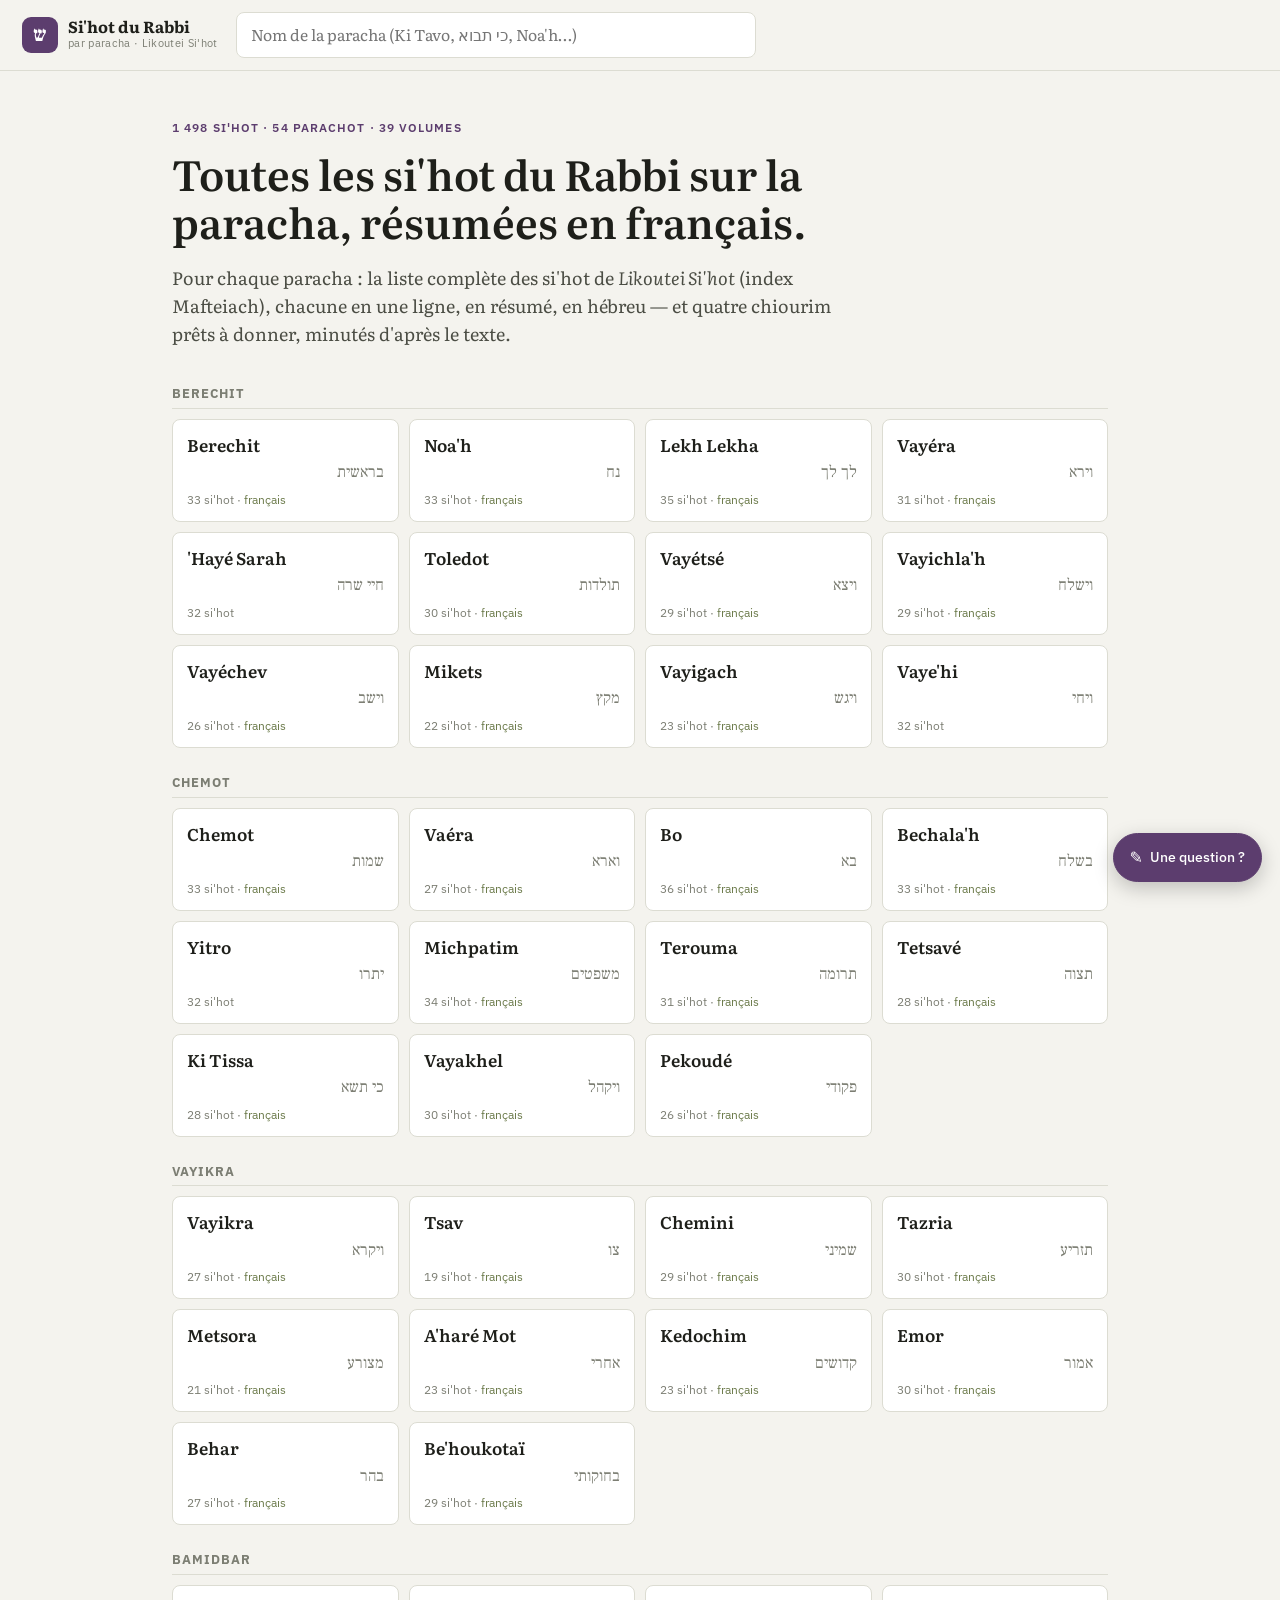
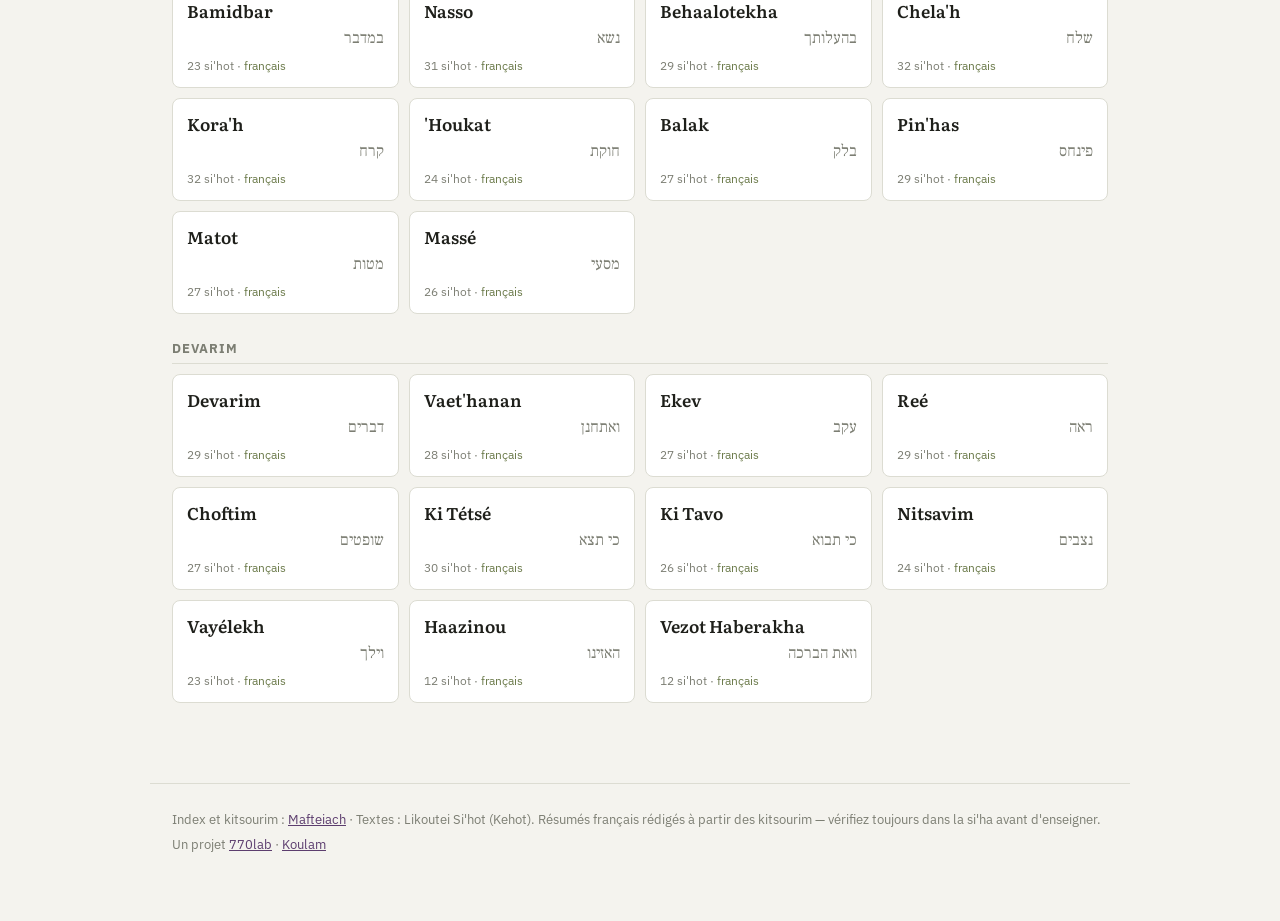
==== index.html @ c49cc8b7 "FR : ki-teitzei et les 18 parachot resserrées (51/54)" ====
<!DOCTYPE html>
<html lang="fr">
<head>
<meta charset="utf-8">
<meta name="viewport" content="width=device-width,initial-scale=1">
<title>Si'hot du Rabbi par paracha — Likoutei Si'hot en français</title>
<meta name="description" content="Toutes les si'hot de Likoutei Si'hot indexées par paracha (source Mafteiach) : résumés en français, kitsour hébreu et chiourim prêts à donner.">
<meta property="og:title" content="Si'hot du Rabbi par paracha">
<meta property="og:description" content="1 498 si'hot de Likoutei Si'hot, résumées en français par paracha, avec quatre chiourim prêts à donner par paracha.">
<link rel="icon" href="data:image/svg+xml,<svg xmlns='http://www.w3.org/2000/svg' viewBox='0 0 100 100'><rect width='100' height='100' rx='18' fill='%235C3D6E'/><text x='50' y='68' font-size='52' text-anchor='middle' fill='white' font-family='serif'>ש</text></svg>">
<link rel="preconnect" href="https://fonts.googleapis.com">
<link rel="stylesheet" href="https://fonts.googleapis.com/css2?family=Literata:ital,opsz,wght@0,7..72,400;0,7..72,600;1,7..72,400&family=Frank+Ruhl+Libre:wght@400;700&family=IBM+Plex+Sans:wght@400;500;600&display=swap">
<link rel="stylesheet" href="style.css?v=cc0edef5">
</head>
<body>
<header class="top">
  <a class="brand" href="#"><span class="mark">ש</span><span><b>Si'hot du Rabbi</b><small>par paracha · Likoutei Si'hot</small></span></a>
  <div class="search">
    <input id="q" type="search" placeholder="Nom de la paracha (Ki Tavo, כי תבוא, Noa'h…)" autocomplete="off" spellcheck="false" aria-label="Rechercher une paracha">
    <div id="sugg" class="sugg" hidden></div>
  </div>
  <a id="week" class="week" href="#" hidden></a>
</header>

<main id="app">
  <section id="home">
    <div class="hero">
      <p class="eyebrow">1 498 si'hot · 54 parachot · 39 volumes</p>
      <h1>Toutes les si'hot du Rabbi sur la paracha, résumées en français.</h1>
      <p class="lead">Pour chaque paracha : la liste complète des si'hot de <em>Likoutei Si'hot</em> (index Mafteiach), chacune en une ligne, en résumé, en hébreu — et quatre chiourim prêts à donner, minutés d'après le texte.</p>
    </div>
    <div id="books"></div>
  </section>
  <section id="parsha" hidden></section>
</main>

<footer class="foot">
  <p>Index et kitsourim : <a href="https://www.mafteiach.app/likkutei_sichos/by_parsha" target="_blank" rel="noopener">Mafteiach</a> · Textes : Likoutei Si'hot (Kehot). Résumés français rédigés à partir des kitsourim — vérifiez toujours dans la si'ha avant d'enseigner.</p>
  <p>Un projet <a href="https://770lab.com" target="_blank" rel="noopener">770lab</a> · <a href="https://koulam.app" target="_blank" rel="noopener">Koulam</a></p>
</footer>

<script src="parshiot.js?v=cc0edef5"></script>
<script src="app.js?v=cc0edef5"></script>
</body>
</html>
---- style.css ----
:root{
  --bg:#F4F3EE;--paper:#FFFFFF;--ink:#1E1F1A;--ink2:#4B4D44;--mute:#7C7E73;
  --line:#DCDCD2;--accent:#5C3D6E;--accent2:#6B7A4A;--tint:#EEE9F1;--tint2:#ECEFE3;--focus:#B08BC4;
}
@media (prefers-color-scheme:dark){:root{
  --bg:#16171A;--paper:#1F2024;--ink:#ECEBE4;--ink2:#C3C2B8;--mute:#8D8E84;
  --line:#33353A;--accent:#C9A6DB;--accent2:#A9BA7C;--tint:#2A2430;--tint2:#252A20;--focus:#7A5A8C;
}}
*{box-sizing:border-box}
html{-webkit-text-size-adjust:100%}
body{margin:0;background:var(--bg);color:var(--ink);font-family:"Literata",Georgia,serif;font-size:17px;line-height:1.55}
a{color:var(--accent)}
h1,h2,h3,h4{text-wrap:balance;line-height:1.15;margin:0}
button{font:inherit;color:inherit;background:none;border:0;cursor:pointer}
.he{font-family:"Frank Ruhl Libre",serif;direction:rtl;unicode-bidi:isolate}
.ui{font-family:"IBM Plex Sans",system-ui,sans-serif}
.eyebrow{font-family:"IBM Plex Sans",system-ui,sans-serif;font-size:.76rem;letter-spacing:.09em;text-transform:uppercase;color:var(--accent);font-weight:600}

/* header */
.top{position:sticky;top:0;z-index:20;display:flex;align-items:center;gap:18px;padding:12px 22px;background:color-mix(in srgb,var(--bg) 88%,transparent);backdrop-filter:blur(10px);border-bottom:1px solid var(--line)}
.brand{display:flex;align-items:center;gap:10px;text-decoration:none;color:var(--ink);white-space:nowrap}
.brand .mark{display:grid;place-items:center;width:36px;height:36px;border-radius:9px;background:var(--accent);color:#fff;font-family:"Frank Ruhl Libre",serif;font-size:1.3rem;font-weight:700}
.brand b{display:block;font-size:1rem;line-height:1.1}
.brand small{display:block;font-family:"IBM Plex Sans",system-ui,sans-serif;font-size:.7rem;color:var(--mute);letter-spacing:.03em}
.search{position:relative;flex:1;max-width:520px}
.search input{width:100%;padding:10px 14px;border:1px solid var(--line);border-radius:8px;background:var(--paper);color:var(--ink);font:inherit;font-size:.98rem}
.search input:focus{outline:2px solid var(--focus);outline-offset:1px}
.sugg{position:absolute;top:calc(100% + 6px);left:0;right:0;background:var(--paper);border:1px solid var(--line);border-radius:8px;box-shadow:0 10px 30px rgba(0,0,0,.12);overflow:hidden}
.sugg button{display:flex;justify-content:space-between;width:100%;padding:9px 14px;text-align:left;border-bottom:1px solid var(--line)}
.sugg button:last-child{border-bottom:0}
.sugg button:hover,.sugg button.on{background:var(--tint)}
.sugg .he{color:var(--mute)}
.week{margin-left:auto;font-family:"IBM Plex Sans",system-ui,sans-serif;font-size:.82rem;text-decoration:none;padding:7px 12px;border-radius:999px;background:var(--tint);color:var(--accent);white-space:nowrap}
.week b{font-weight:600}

main{max-width:980px;margin:0 auto;padding:36px 22px 80px}

/* home */
.hero{max-width:66ch;margin-bottom:40px}
.hero h1{font-size:clamp(1.8rem,4vw,2.6rem);font-weight:600;margin:10px 0 14px}
.lead{font-size:1.12rem;color:var(--ink2)}
.book{margin-top:28px}
.book h2{font-family:"IBM Plex Sans",system-ui,sans-serif;font-size:.8rem;letter-spacing:.08em;text-transform:uppercase;color:var(--mute);margin-bottom:10px;padding-bottom:6px;border-bottom:1px solid var(--line)}
.grid{display:grid;grid-template-columns:repeat(auto-fill,minmax(180px,1fr));gap:10px}
.chip{display:flex;flex-direction:column;gap:2px;padding:12px 14px;background:var(--paper);border:1px solid var(--line);border-radius:8px;text-decoration:none;color:var(--ink);transition:border-color .15s,transform .15s}
.chip:hover{border-color:var(--accent);transform:translateY(-1px)}
.chip.now{border-color:var(--accent);background:var(--tint)}
.chip b{font-weight:600}
.chip .he{color:var(--mute);font-size:1rem}
.chip small{font-family:"IBM Plex Sans",system-ui,sans-serif;font-size:.72rem;color:var(--mute);margin-top:4px}
.chip .fr-ok{color:var(--accent2)}

/* parsha */
.phead{display:flex;flex-wrap:wrap;align-items:flex-end;justify-content:space-between;gap:14px;margin-bottom:14px}
.phead h1{font-size:clamp(1.9rem,4.5vw,2.8rem);font-weight:600}
.phead .he{font-size:1.6rem;color:var(--mute);margin-left:10px;font-weight:400}
.nav{display:flex;gap:10px;font-family:"IBM Plex Sans",system-ui,sans-serif;font-size:.82rem}
.nav a{text-decoration:none;padding:6px 10px;border:1px solid var(--line);border-radius:6px;color:var(--ink2);background:var(--paper)}
.intro{max-width:66ch;color:var(--ink2);font-size:1.08rem;margin:0 0 18px}
.stats{display:flex;flex-wrap:wrap;gap:10px;margin:0 0 22px}
.stat{background:var(--paper);border:1px solid var(--line);border-radius:6px;padding:10px 14px;min-width:120px}
.stat b{display:block;font-size:1.6rem;font-weight:600;line-height:1;font-variant-numeric:tabular-nums}
.stat span{font-family:"IBM Plex Sans",system-ui,sans-serif;font-size:.74rem;color:var(--mute)}
.pending{background:var(--tint2);border-left:3px solid var(--accent2);padding:10px 14px;font-size:.92rem;color:var(--ink2);margin-bottom:18px}

.tabs{position:sticky;top:61px;z-index:10;display:flex;gap:6px;flex-wrap:wrap;padding:10px 0;background:var(--bg);border-bottom:1px solid var(--line);margin-bottom:6px;font-family:"IBM Plex Sans",system-ui,sans-serif;font-size:.85rem}
.tabs button{padding:7px 13px;border-radius:999px;border:1px solid var(--line);background:var(--paper);color:var(--ink2)}
.tabs button:disabled{opacity:.45;cursor:not-allowed}
.tabs button.on{background:var(--accent);border-color:var(--accent);color:#fff}
.tabs .sp{flex:1}
.tabs label{display:flex;align-items:center;gap:6px;color:var(--mute);font-size:.8rem}

.threads{background:var(--paper);border:1px solid var(--line);border-radius:8px;padding:16px 20px;margin:14px 0 20px}
.threads h3{font-family:"IBM Plex Sans",system-ui,sans-serif;font-size:.78rem;letter-spacing:.08em;text-transform:uppercase;color:var(--mute);margin-bottom:8px}
.threads ul{margin:0;padding-left:18px}
.threads li{margin:4px 0}

.vol{margin-top:26px}
.vol h3{font-family:"IBM Plex Sans",system-ui,sans-serif;font-size:.8rem;letter-spacing:.06em;text-transform:uppercase;color:var(--mute);margin-bottom:8px}
.s{display:grid;grid-template-columns:160px 1fr;gap:18px;padding:16px 0;border-top:1px solid var(--line)}
.vol .s:last-child{border-bottom:1px solid var(--line)}
.s.hoss{opacity:.85}
.ref{font-family:"IBM Plex Sans",system-ui,sans-serif;font-size:.8rem;color:var(--ink2);line-height:1.4}
.ref b{display:block;color:var(--ink);font-size:.92rem}
.ref .he{display:block;font-size:.98rem;color:var(--mute);margin-top:3px;text-align:left;direction:rtl}
.tag{display:inline-block;margin-top:6px;font-size:.68rem;letter-spacing:.06em;text-transform:uppercase;padding:2px 7px;border-radius:3px;background:var(--tint);color:var(--accent)}
.tag.h{background:var(--tint2);color:var(--accent2)}
.body p{margin:0;white-space:pre-line}
.body p+p{margin-top:8px}
.verse{font-family:"Frank Ruhl Libre",serif;direction:rtl;text-align:right;color:var(--accent);font-size:1.1rem;margin-bottom:6px!important}
.lesson{margin-top:8px!important;font-style:italic;color:var(--ink2)}
.kz{font-family:"Frank Ruhl Libre",serif;direction:rtl;text-align:right;font-size:1.08rem;line-height:1.7;white-space:pre-line}
.links{display:flex;flex-wrap:wrap;gap:8px;margin-top:10px;font-family:"IBM Plex Sans",system-ui,sans-serif;font-size:.76rem}
.links a{text-decoration:none;padding:4px 9px;border:1px solid var(--line);border-radius:5px;color:var(--ink2);background:var(--paper)}
.links a:hover{border-color:var(--accent);color:var(--accent)}
.line{font-size:1.02rem}

/* chiourim — les quatre s'affichent à la suite, comme un livret */
.cjump{display:flex;flex-wrap:wrap;align-items:baseline;gap:8px 12px;margin:16px 0 20px;padding-bottom:12px;border-bottom:1px solid var(--line);font-family:"IBM Plex Sans",system-ui,sans-serif;font-size:.85rem}
.cjump span{color:var(--mute)}
.cjump a{color:var(--accent);text-decoration:none;border-bottom:1px solid transparent}
.cjump a em{font-style:normal;color:var(--mute);font-size:.9em}
.cjump a:hover,.cjump a:focus-visible{border-bottom-color:var(--accent)}
.cnum{font-family:"IBM Plex Sans",system-ui,sans-serif;font-size:.72rem;letter-spacing:.09em;text-transform:uppercase;color:var(--accent);font-weight:600;margin:0 0 6px!important}
.cours{background:var(--paper);border:1px solid var(--line);border-radius:8px;padding:26px 30px;margin-bottom:22px;scroll-margin-top:120px}
.cours h2{font-size:1.5rem;font-weight:600;margin-bottom:6px}
.cours .angle{color:var(--ink2);margin:0 0 10px;max-width:66ch}
.cours .refs{font-family:"IBM Plex Sans",system-ui,sans-serif;font-size:.78rem;color:var(--mute);margin-bottom:8px}
.cours .t{display:grid;grid-template-columns:64px 1fr;gap:16px;padding:14px 0;border-top:1px solid var(--line)}
.cours .min{font-family:"IBM Plex Sans",system-ui,sans-serif;font-size:.8rem;color:var(--accent);font-weight:600;font-variant-numeric:tabular-nums;padding-top:4px}
.cours h4{margin:0 0 6px;font-size:1.05rem;font-weight:600}
.cours p{margin:0 0 6px;max-width:66ch;white-space:pre-line}
.cours .src{font-family:"IBM Plex Sans",system-ui,sans-serif;font-size:.76rem;color:var(--mute)}
.actions{display:flex;gap:8px;margin-top:14px;font-family:"IBM Plex Sans",system-ui,sans-serif;font-size:.82rem}
.actions button{padding:7px 12px;border:1px solid var(--line);border-radius:6px;background:var(--paper);color:var(--ink2)}
.actions button:hover{border-color:var(--accent);color:var(--accent)}

.foot{max-width:980px;margin:0 auto;padding:20px 22px 60px;border-top:1px solid var(--line);font-family:"IBM Plex Sans",system-ui,sans-serif;font-size:.8rem;color:var(--mute)}
.foot p{margin:6px 0}
.empty{padding:40px 0;color:var(--mute);text-align:center}

@media(max-width:700px){
  .top{flex-wrap:wrap;gap:10px}.search{max-width:none;flex-basis:100%;order:3}.week{margin-left:auto}
  .s{grid-template-columns:1fr;gap:8px}.cours .t{grid-template-columns:1fr;gap:4px}.cours{padding:18px}
  .tabs{top:104px}
}
@media print{.top,.tabs,.actions,.foot,.cjump,.nav{display:none!important}body{background:#fff;color:#000}.cours{border:0;padding:0}}
@media (prefers-reduced-motion:reduce){*{transition:none!important}}

/* écrire à Claude depuis le site */
.ask-fab{position:fixed;right:18px;bottom:18px;z-index:40;display:flex;align-items:center;gap:7px;padding:11px 16px;border-radius:999px;border:1px solid var(--accent);background:var(--accent);color:#fff;font-family:"IBM Plex Sans",system-ui,sans-serif;font-size:.86rem;font-weight:500;box-shadow:0 6px 20px rgba(0,0,0,.22)}
.ask-fab:hover{filter:brightness(1.08)}
.ask-fab span{font-size:1rem}
.ask{position:fixed;right:18px;bottom:18px;z-index:41;width:min(400px,calc(100vw - 36px));background:var(--paper);border:1px solid var(--line);border-radius:12px;box-shadow:0 14px 44px rgba(0,0,0,.28);padding:16px 18px;font-family:"IBM Plex Sans",system-ui,sans-serif;font-size:.88rem}
.ask-head{display:flex;justify-content:space-between;align-items:center;margin-bottom:8px}
.ask-head b{font-size:1rem}
.ask-x{font-size:1.35rem;line-height:1;color:var(--mute);padding:0 4px}
.ask-ctx{margin:0 0 10px;padding:7px 10px;background:var(--tint);border-radius:6px;color:var(--ink2);font-size:.78rem}
.ask-l{display:block;margin-bottom:5px;color:var(--ink2);font-size:.8rem}
.ask textarea{width:100%;padding:9px 11px;border:1px solid var(--line);border-radius:7px;background:var(--bg);color:var(--ink);font:inherit;resize:vertical}
.ask textarea:focus{outline:2px solid var(--focus);outline-offset:1px}
.ask-go{display:flex;flex-wrap:wrap;gap:7px;margin-top:10px}
.ask-go button{padding:8px 13px;border:1px solid var(--line);border-radius:7px;background:var(--bg);color:var(--ink2);font-size:.83rem}
.ask-go button:hover{border-color:var(--accent);color:var(--accent)}
.ask-primary{background:var(--accent)!important;border-color:var(--accent)!important;color:#fff!important}
.ask-primary:hover{filter:brightness(1.08);color:#fff!important}
.ask-note{margin:10px 0 0;color:var(--mute);font-size:.75rem;line-height:1.45}
.links .ask-i{border-style:dashed}
@media print{.ask-fab,.ask,.ask-i{display:none!important}}
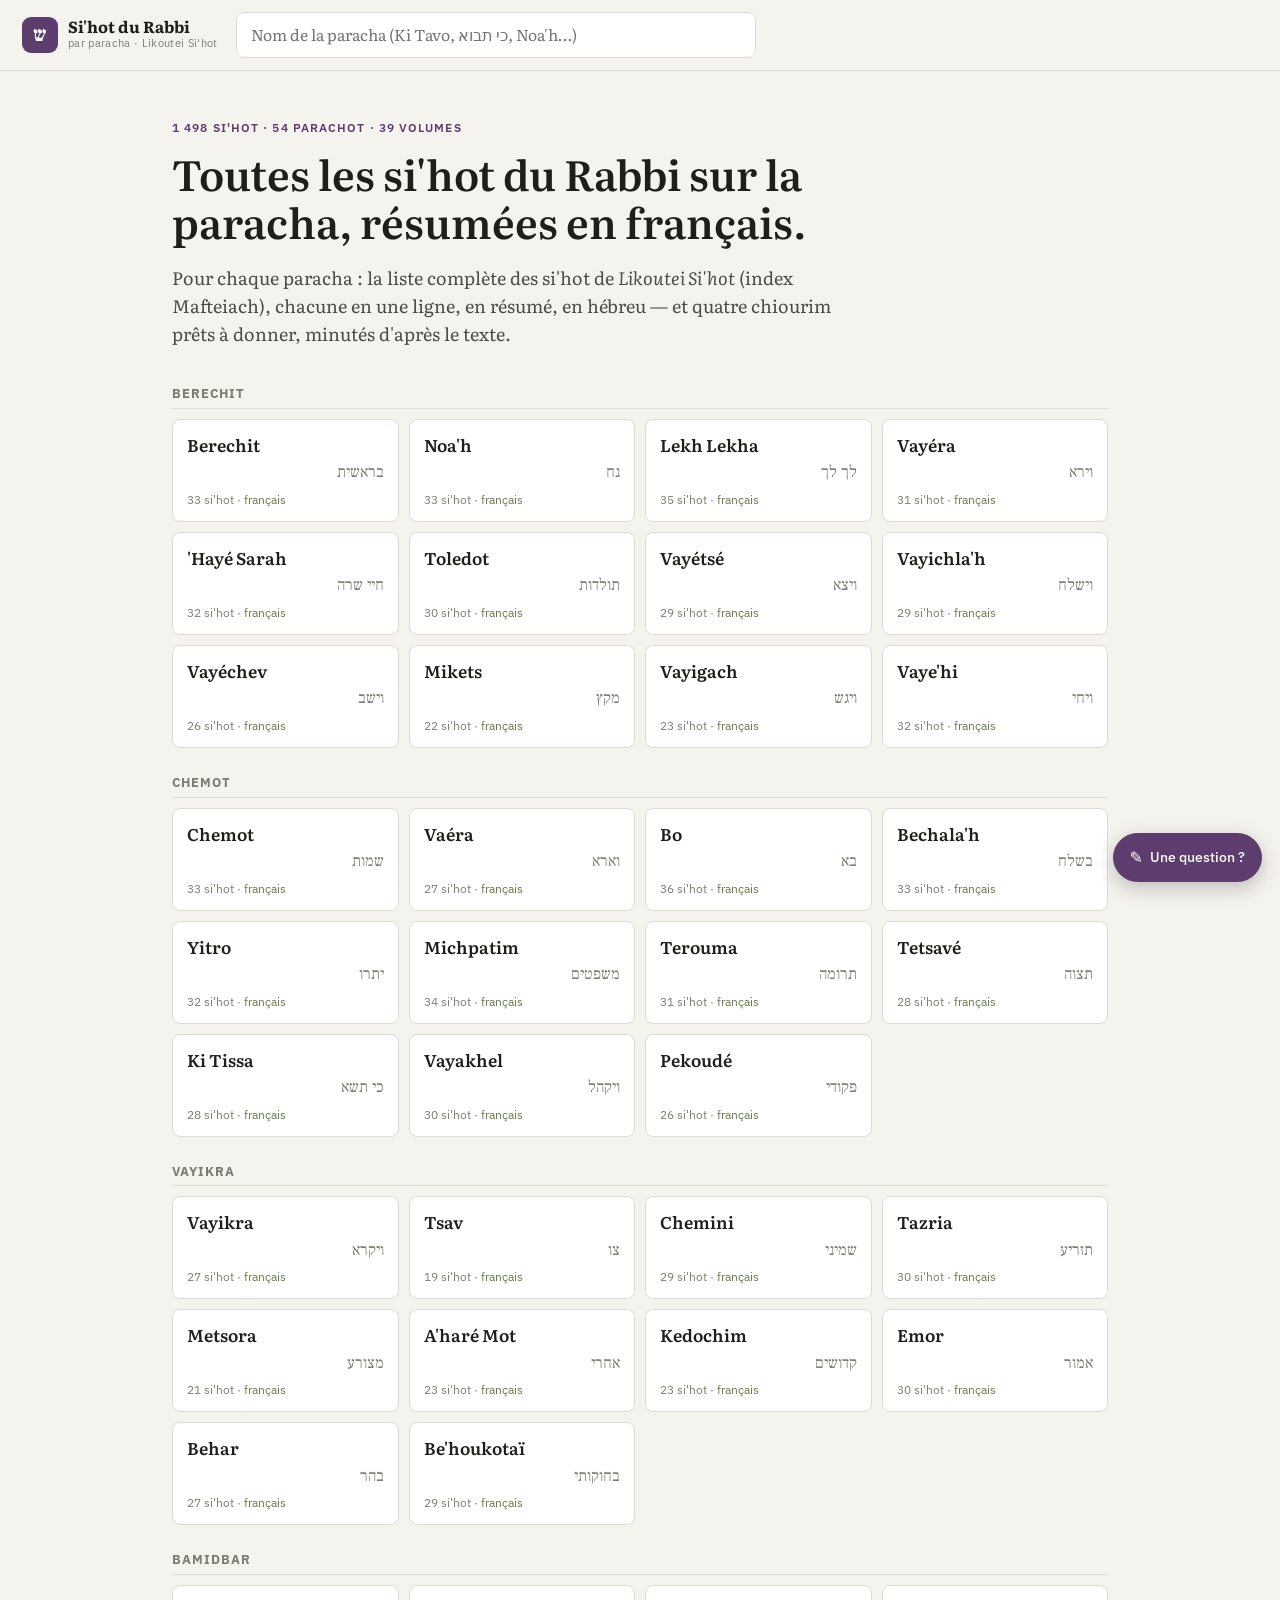
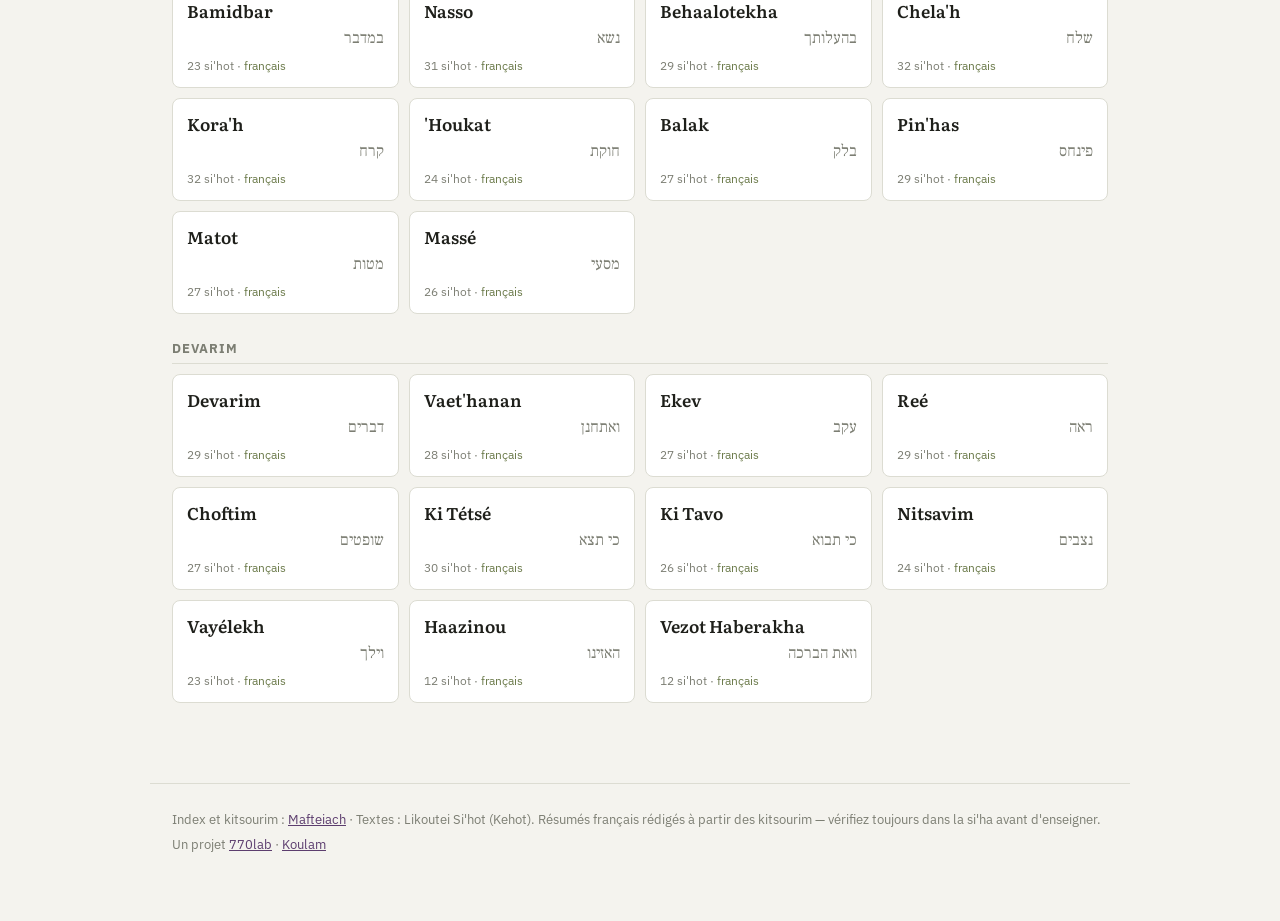
==== commit e84a93ea: "FR : les 54 parachot validées" ====
--- a/index.html
+++ b/index.html
@@ -10,7 +10,7 @@
 <link rel="icon" href="data:image/svg+xml,<svg xmlns='http://www.w3.org/2000/svg' viewBox='0 0 100 100'><rect width='100' height='100' rx='18' fill='%235C3D6E'/><text x='50' y='68' font-size='52' text-anchor='middle' fill='white' font-family='serif'>ש</text></svg>">
 <link rel="preconnect" href="https://fonts.googleapis.com">
 <link rel="stylesheet" href="https://fonts.googleapis.com/css2?family=Literata:ital,opsz,wght@0,7..72,400;0,7..72,600;1,7..72,400&family=Frank+Ruhl+Libre:wght@400;700&family=IBM+Plex+Sans:wght@400;500;600&display=swap">
-<link rel="stylesheet" href="style.css?v=cc0edef5">
+<link rel="stylesheet" href="style.css?v=2a78469f">
 </head>
 <body>
 <header class="top">
@@ -39,7 +39,7 @@
   <p>Un projet <a href="https://770lab.com" target="_blank" rel="noopener">770lab</a> · <a href="https://koulam.app" target="_blank" rel="noopener">Koulam</a></p>
 </footer>
 
-<script src="parshiot.js?v=cc0edef5"></script>
-<script src="app.js?v=cc0edef5"></script>
+<script src="parshiot.js?v=2a78469f"></script>
+<script src="app.js?v=2a78469f"></script>
 </body>
 </html>
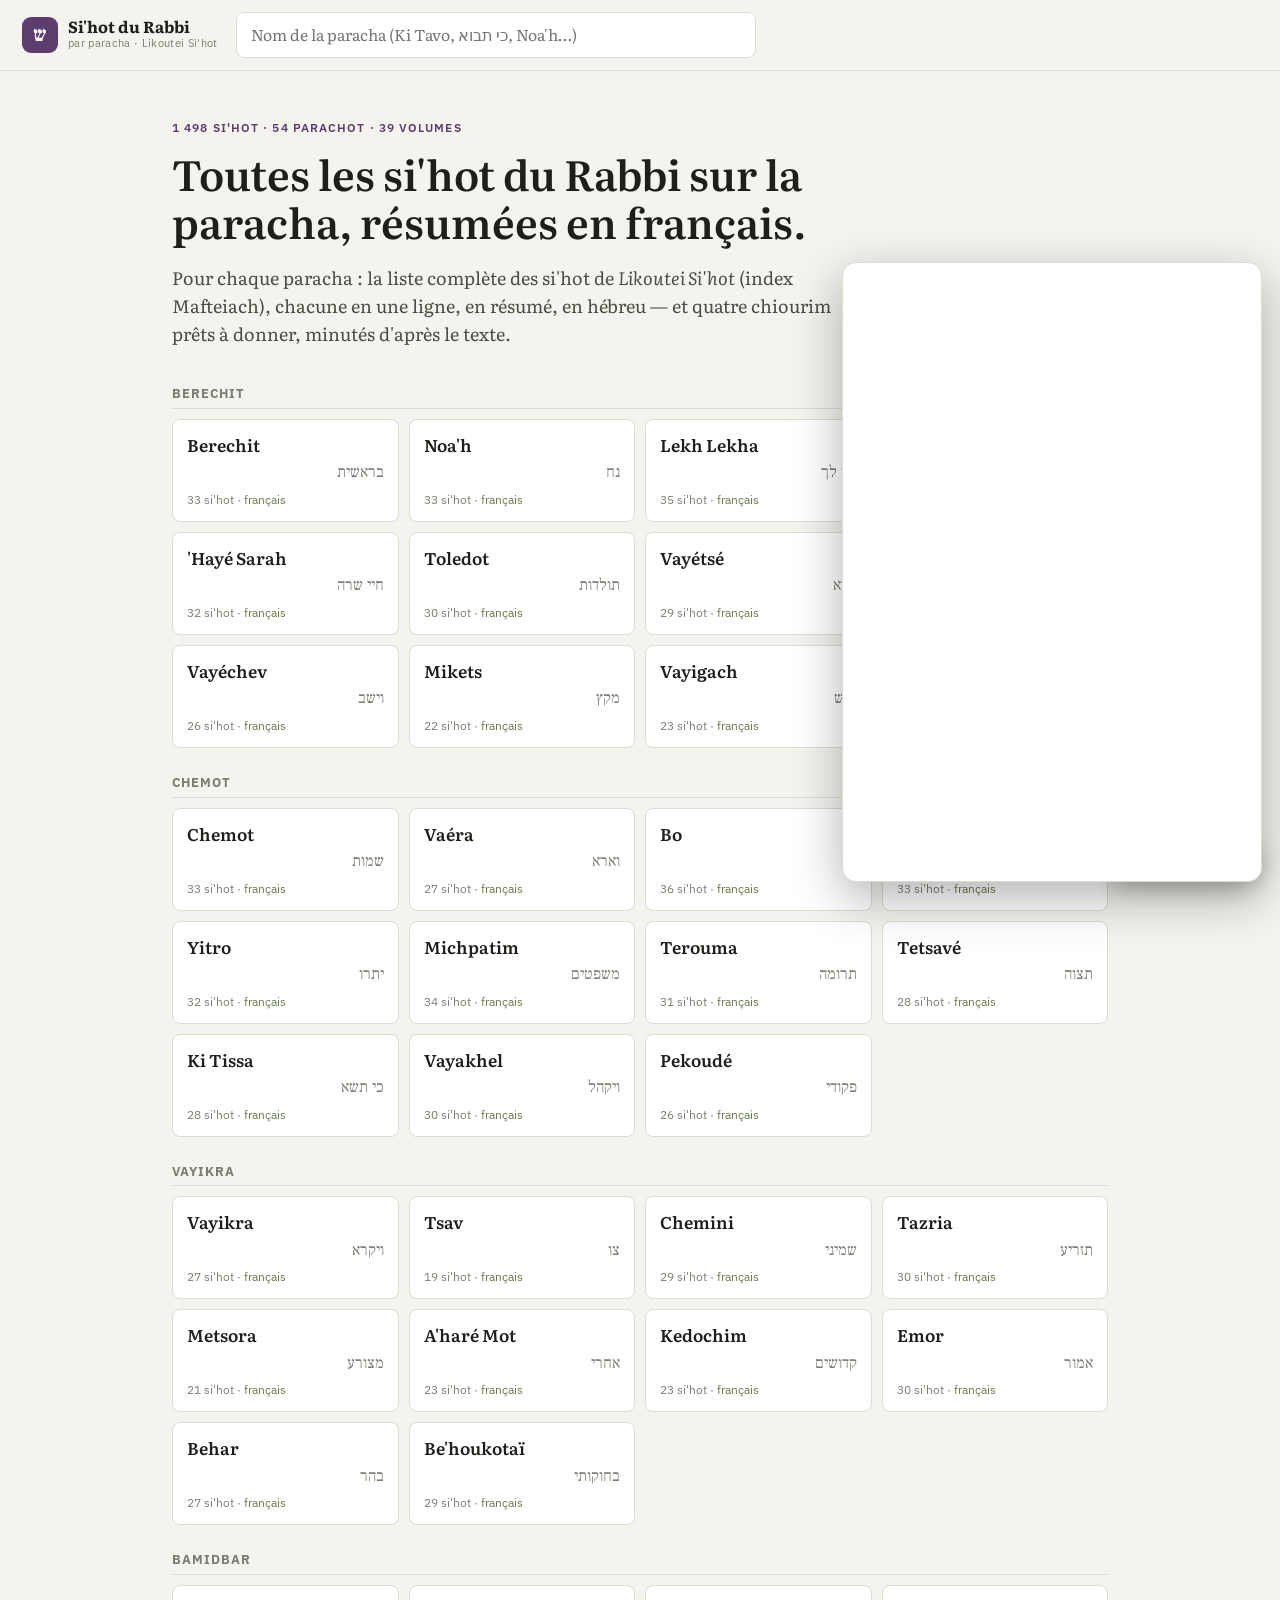
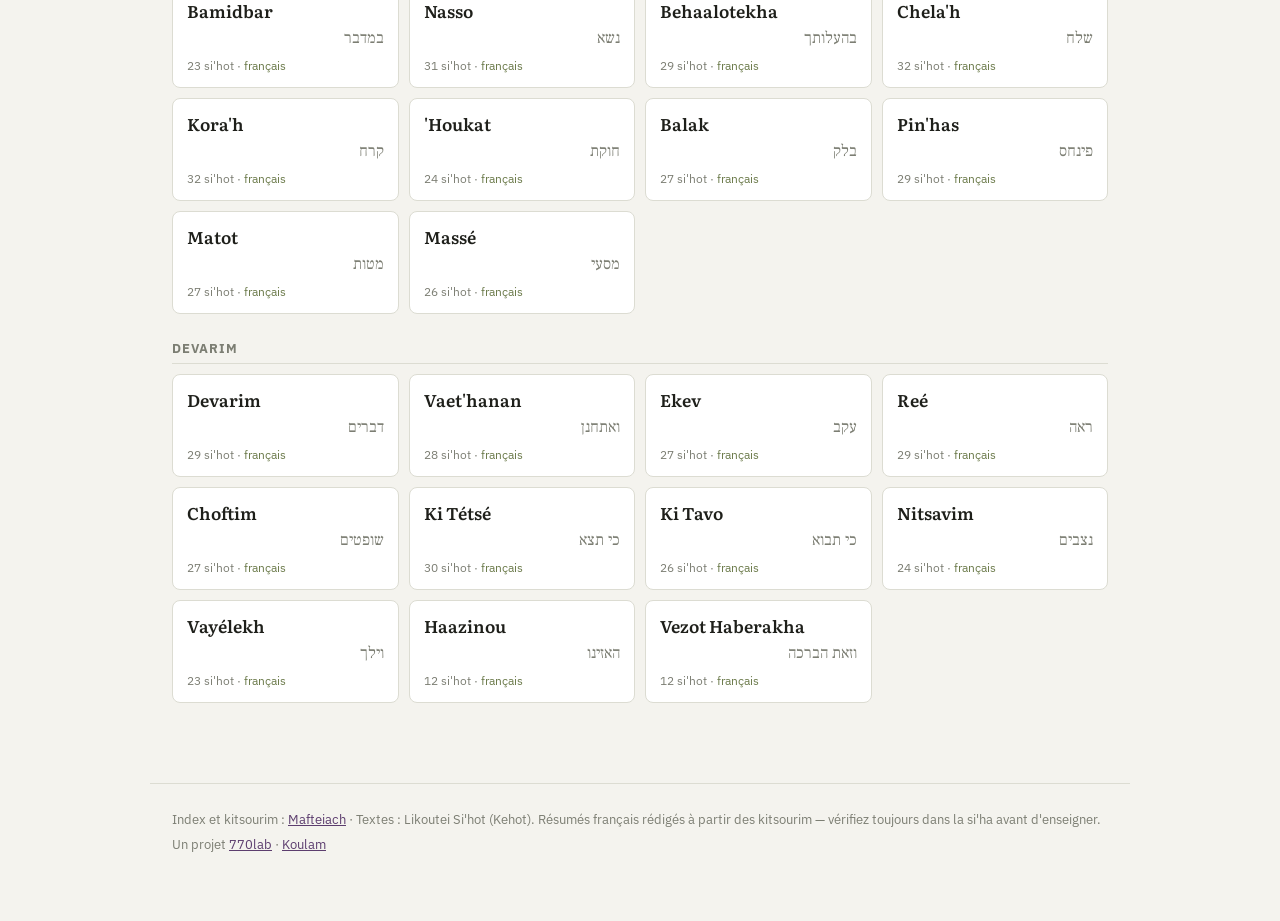
==== commit 8647b31e: "Fenêtre de conversation + Worker Cloudflare (passerelle Claude)" ====
--- a/index.html
+++ b/index.html
@@ -10,7 +10,7 @@
 <link rel="icon" href="data:image/svg+xml,<svg xmlns='http://www.w3.org/2000/svg' viewBox='0 0 100 100'><rect width='100' height='100' rx='18' fill='%235C3D6E'/><text x='50' y='68' font-size='52' text-anchor='middle' fill='white' font-family='serif'>ש</text></svg>">
 <link rel="preconnect" href="https://fonts.googleapis.com">
 <link rel="stylesheet" href="https://fonts.googleapis.com/css2?family=Literata:ital,opsz,wght@0,7..72,400;0,7..72,600;1,7..72,400&family=Frank+Ruhl+Libre:wght@400;700&family=IBM+Plex+Sans:wght@400;500;600&display=swap">
-<link rel="stylesheet" href="style.css?v=2a78469f">
+<link rel="stylesheet" href="style.css?v=9291c7ce">
 </head>
 <body>
 <header class="top">
@@ -39,7 +39,8 @@
   <p>Un projet <a href="https://770lab.com" target="_blank" rel="noopener">770lab</a> · <a href="https://koulam.app" target="_blank" rel="noopener">Koulam</a></p>
 </footer>
 
-<script src="parshiot.js?v=2a78469f"></script>
-<script src="app.js?v=2a78469f"></script>
+<script src="parshiot.js?v=9291c7ce"></script>
+<script src="chat.js?v=9291c7ce"></script>
+<script src="app.js?v=9291c7ce"></script>
 </body>
 </html>
--- a/style.css
+++ b/style.css
@@ -127,23 +127,55 @@
 @media print{.top,.tabs,.actions,.foot,.cjump,.nav{display:none!important}body{background:#fff;color:#000}.cours{border:0;padding:0}}
 @media (prefers-reduced-motion:reduce){*{transition:none!important}}
 
-/* écrire à Claude depuis le site */
-.ask-fab{position:fixed;right:18px;bottom:18px;z-index:40;display:flex;align-items:center;gap:7px;padding:11px 16px;border-radius:999px;border:1px solid var(--accent);background:var(--accent);color:#fff;font-family:"IBM Plex Sans",system-ui,sans-serif;font-size:.86rem;font-weight:500;box-shadow:0 6px 20px rgba(0,0,0,.22)}
-.ask-fab:hover{filter:brightness(1.08)}
-.ask-fab span{font-size:1rem}
-.ask{position:fixed;right:18px;bottom:18px;z-index:41;width:min(400px,calc(100vw - 36px));background:var(--paper);border:1px solid var(--line);border-radius:12px;box-shadow:0 14px 44px rgba(0,0,0,.28);padding:16px 18px;font-family:"IBM Plex Sans",system-ui,sans-serif;font-size:.88rem}
-.ask-head{display:flex;justify-content:space-between;align-items:center;margin-bottom:8px}
-.ask-head b{font-size:1rem}
-.ask-x{font-size:1.35rem;line-height:1;color:var(--mute);padding:0 4px}
-.ask-ctx{margin:0 0 10px;padding:7px 10px;background:var(--tint);border-radius:6px;color:var(--ink2);font-size:.78rem}
-.ask-l{display:block;margin-bottom:5px;color:var(--ink2);font-size:.8rem}
-.ask textarea{width:100%;padding:9px 11px;border:1px solid var(--line);border-radius:7px;background:var(--bg);color:var(--ink);font:inherit;resize:vertical}
-.ask textarea:focus{outline:2px solid var(--focus);outline-offset:1px}
-.ask-go{display:flex;flex-wrap:wrap;gap:7px;margin-top:10px}
-.ask-go button{padding:8px 13px;border:1px solid var(--line);border-radius:7px;background:var(--bg);color:var(--ink2);font-size:.83rem}
-.ask-go button:hover{border-color:var(--accent);color:var(--accent)}
-.ask-primary{background:var(--accent)!important;border-color:var(--accent)!important;color:#fff!important}
-.ask-primary:hover{filter:brightness(1.08);color:#fff!important}
-.ask-note{margin:10px 0 0;color:var(--mute);font-size:.75rem;line-height:1.45}
+
+/* fenêtre de conversation */
+.chat-fab{position:fixed;right:18px;bottom:18px;z-index:40;display:flex;align-items:center;gap:8px;padding:11px 17px;border-radius:999px;border:1px solid var(--accent);background:var(--accent);color:#fff;font-family:"IBM Plex Sans",system-ui,sans-serif;font-size:.87rem;font-weight:500;box-shadow:0 6px 22px rgba(0,0,0,.24)}
+.chat-fab:hover{filter:brightness(1.08)}
+.chat{position:fixed;right:18px;bottom:18px;z-index:41;display:flex;flex-direction:column;width:min(420px,calc(100vw - 36px));height:min(620px,calc(100vh - 96px));background:var(--paper);border:1px solid var(--line);border-radius:14px;box-shadow:0 16px 50px rgba(0,0,0,.3);overflow:hidden;font-family:"IBM Plex Sans",system-ui,sans-serif;font-size:.9rem}
+.chat-head{display:flex;justify-content:space-between;align-items:center;gap:10px;padding:12px 14px;border-bottom:1px solid var(--line);background:var(--bg)}
+.chat-head b{display:block;font-size:.98rem}
+.chat-head small{display:block;color:var(--mute);font-size:.74rem;margin-top:1px}
+.chat-head-x{display:flex;align-items:center;gap:6px}
+.chat-clear{color:var(--mute);font-size:.76rem;padding:4px 8px;border-radius:6px}
+.chat-clear:hover{color:var(--accent);background:var(--tint)}
+.chat-x{font-size:1.4rem;line-height:1;color:var(--mute);padding:0 5px}
+.chat-x:hover{color:var(--ink)}
+.chat-log{flex:1;overflow-y:auto;padding:14px;display:flex;flex-direction:column;gap:12px}
+.chat-m{max-width:88%;line-height:1.55}
+.chat-m p{margin:0 0 7px}
+.chat-m p:last-child{margin-bottom:0}
+.chat-m ul{margin:5px 0;padding-left:19px}
+.chat-m li{margin:3px 0}
+.chat-m.user{align-self:flex-end;background:var(--accent);color:#fff;padding:9px 13px;border-radius:14px 14px 3px 14px}
+.chat-m.assistant{align-self:flex-start;color:var(--ink)}
+.chat-m.pending{display:flex;gap:5px;padding:9px 2px}
+.chat-m .dot{width:6px;height:6px;border-radius:50%;background:var(--mute);animation:blink 1.3s infinite}
+.chat-m .dot:nth-child(2){animation-delay:.18s}.chat-m .dot:nth-child(3){animation-delay:.36s}
+@keyframes blink{0%,60%,100%{opacity:.28}30%{opacity:1}}
+.chat-empty{color:var(--ink2);font-size:.88rem}
+.chat-empty p{margin:0 0 12px;line-height:1.5}
+.chat-sugg{display:flex;flex-direction:column;gap:6px;align-items:flex-start}
+.chat-sugg button{text-align:left;padding:8px 11px;border:1px solid var(--line);border-radius:9px;background:var(--bg);color:var(--ink2);font-size:.83rem;line-height:1.35}
+.chat-sugg button:hover{border-color:var(--accent);color:var(--accent)}
+.chat-form{display:flex;gap:8px;align-items:flex-end;padding:11px 12px;border-top:1px solid var(--line);background:var(--bg)}
+.chat-form textarea{flex:1;resize:none;max-height:150px;padding:9px 12px;border:1px solid var(--line);border-radius:10px;background:var(--paper);color:var(--ink);font:inherit;line-height:1.45}
+.chat-form textarea:focus{outline:2px solid var(--focus);outline-offset:1px}
+.chat-send{width:36px;height:36px;flex:none;border-radius:50%;background:var(--accent);color:#fff;font-size:1.05rem;line-height:1}
+.chat-send:hover{filter:brightness(1.08)}
+.chat-foot{margin:0;padding:0 13px 9px;color:var(--mute);font-size:.72rem;background:var(--bg)}
+.chat-foot:empty{display:none}
+/* repli sans serveur */
+.chat-body{padding:14px;overflow-y:auto}
+.chat-ctx{margin:0 0 11px;padding:7px 10px;background:var(--tint);border-radius:6px;color:var(--ink2);font-size:.78rem}
+.chat-l{display:block;margin-bottom:5px;color:var(--ink2);font-size:.8rem}
+.chat-body textarea{width:100%;padding:9px 11px;border:1px solid var(--line);border-radius:8px;background:var(--bg);color:var(--ink);font:inherit;resize:vertical}
+.chat-body textarea:focus{outline:2px solid var(--focus);outline-offset:1px}
+.chat-go{display:flex;flex-wrap:wrap;gap:7px;margin-top:11px}
+.chat-go button{padding:8px 13px;border:1px solid var(--line);border-radius:8px;background:var(--bg);color:var(--ink2);font-size:.83rem}
+.chat-go button:hover{border-color:var(--accent);color:var(--accent)}
+.chat-primary{background:var(--accent)!important;border-color:var(--accent)!important;color:#fff!important}
+.chat-note{margin:11px 0 0;color:var(--mute);font-size:.75rem;line-height:1.45}
 .links .ask-i{border-style:dashed}
-@media print{.ask-fab,.ask,.ask-i{display:none!important}}
+@media(max-width:520px){.chat{right:0;bottom:0;width:100vw;height:100dvh;border-radius:0;border:0}}
+@media print{.chat-fab,.chat,.ask-i{display:none!important}}
+@media (prefers-reduced-motion:reduce){.chat-m .dot{animation:none;opacity:.6}}
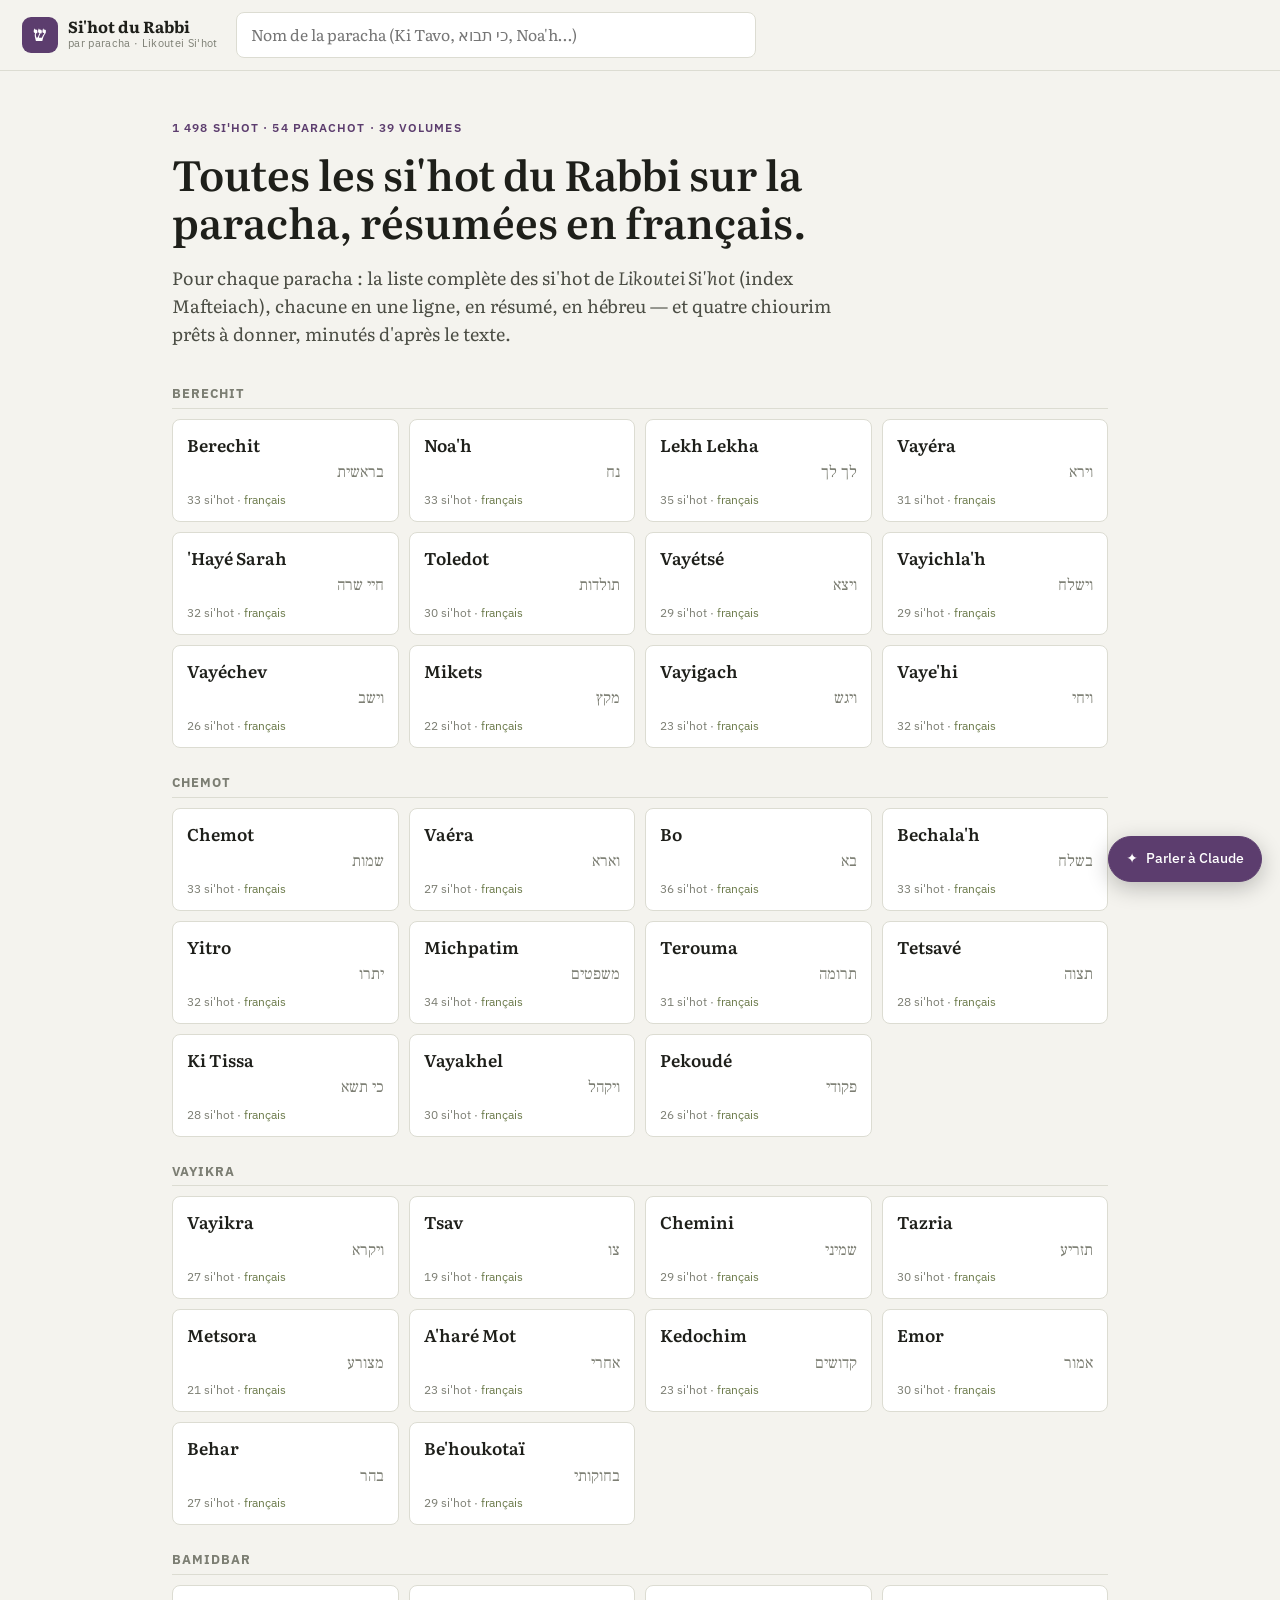
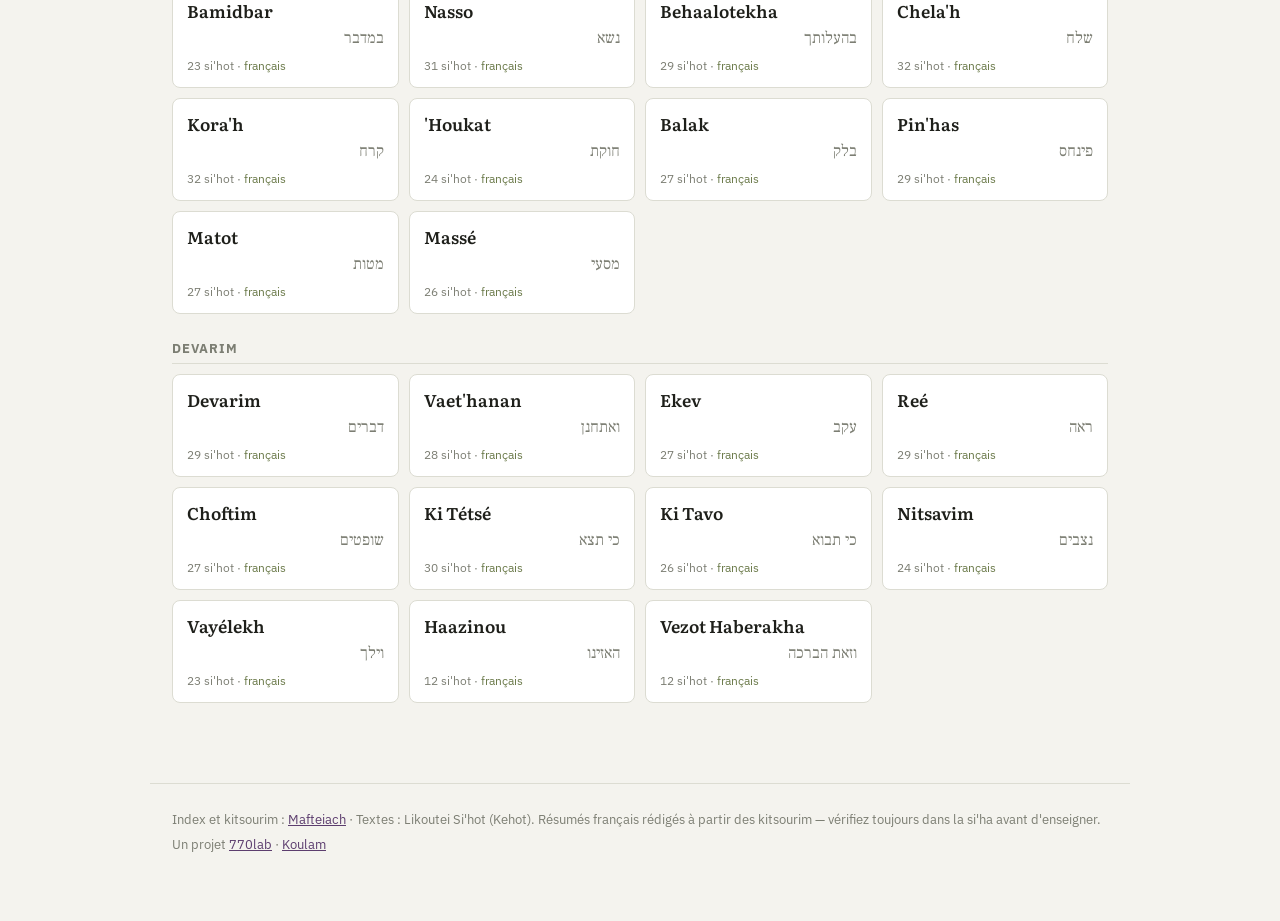
==== commit fdf947ca: "Corrige : display:flex écrasait l'attribut hidden — la fenêtre de chat restait affichée et vide" ====
--- a/index.html
+++ b/index.html
@@ -10,7 +10,7 @@
 <link rel="icon" href="data:image/svg+xml,<svg xmlns='http://www.w3.org/2000/svg' viewBox='0 0 100 100'><rect width='100' height='100' rx='18' fill='%235C3D6E'/><text x='50' y='68' font-size='52' text-anchor='middle' fill='white' font-family='serif'>ש</text></svg>">
 <link rel="preconnect" href="https://fonts.googleapis.com">
 <link rel="stylesheet" href="https://fonts.googleapis.com/css2?family=Literata:ital,opsz,wght@0,7..72,400;0,7..72,600;1,7..72,400&family=Frank+Ruhl+Libre:wght@400;700&family=IBM+Plex+Sans:wght@400;500;600&display=swap">
-<link rel="stylesheet" href="style.css?v=9291c7ce">
+<link rel="stylesheet" href="style.css?v=902e6cd5">
 </head>
 <body>
 <header class="top">
@@ -39,8 +39,8 @@
   <p>Un projet <a href="https://770lab.com" target="_blank" rel="noopener">770lab</a> · <a href="https://koulam.app" target="_blank" rel="noopener">Koulam</a></p>
 </footer>
 
-<script src="parshiot.js?v=9291c7ce"></script>
-<script src="chat.js?v=9291c7ce"></script>
-<script src="app.js?v=9291c7ce"></script>
+<script src="parshiot.js?v=902e6cd5"></script>
+<script src="chat.js?v=902e6cd5"></script>
+<script src="app.js?v=902e6cd5"></script>
 </body>
 </html>
--- a/style.css
+++ b/style.css
@@ -7,6 +7,7 @@
   --line:#33353A;--accent:#C9A6DB;--accent2:#A9BA7C;--tint:#2A2430;--tint2:#252A20;--focus:#7A5A8C;
 }}
 *{box-sizing:border-box}
+[hidden]{display:none!important}
 html{-webkit-text-size-adjust:100%}
 body{margin:0;background:var(--bg);color:var(--ink);font-family:"Literata",Georgia,serif;font-size:17px;line-height:1.55}
 a{color:var(--accent)}
